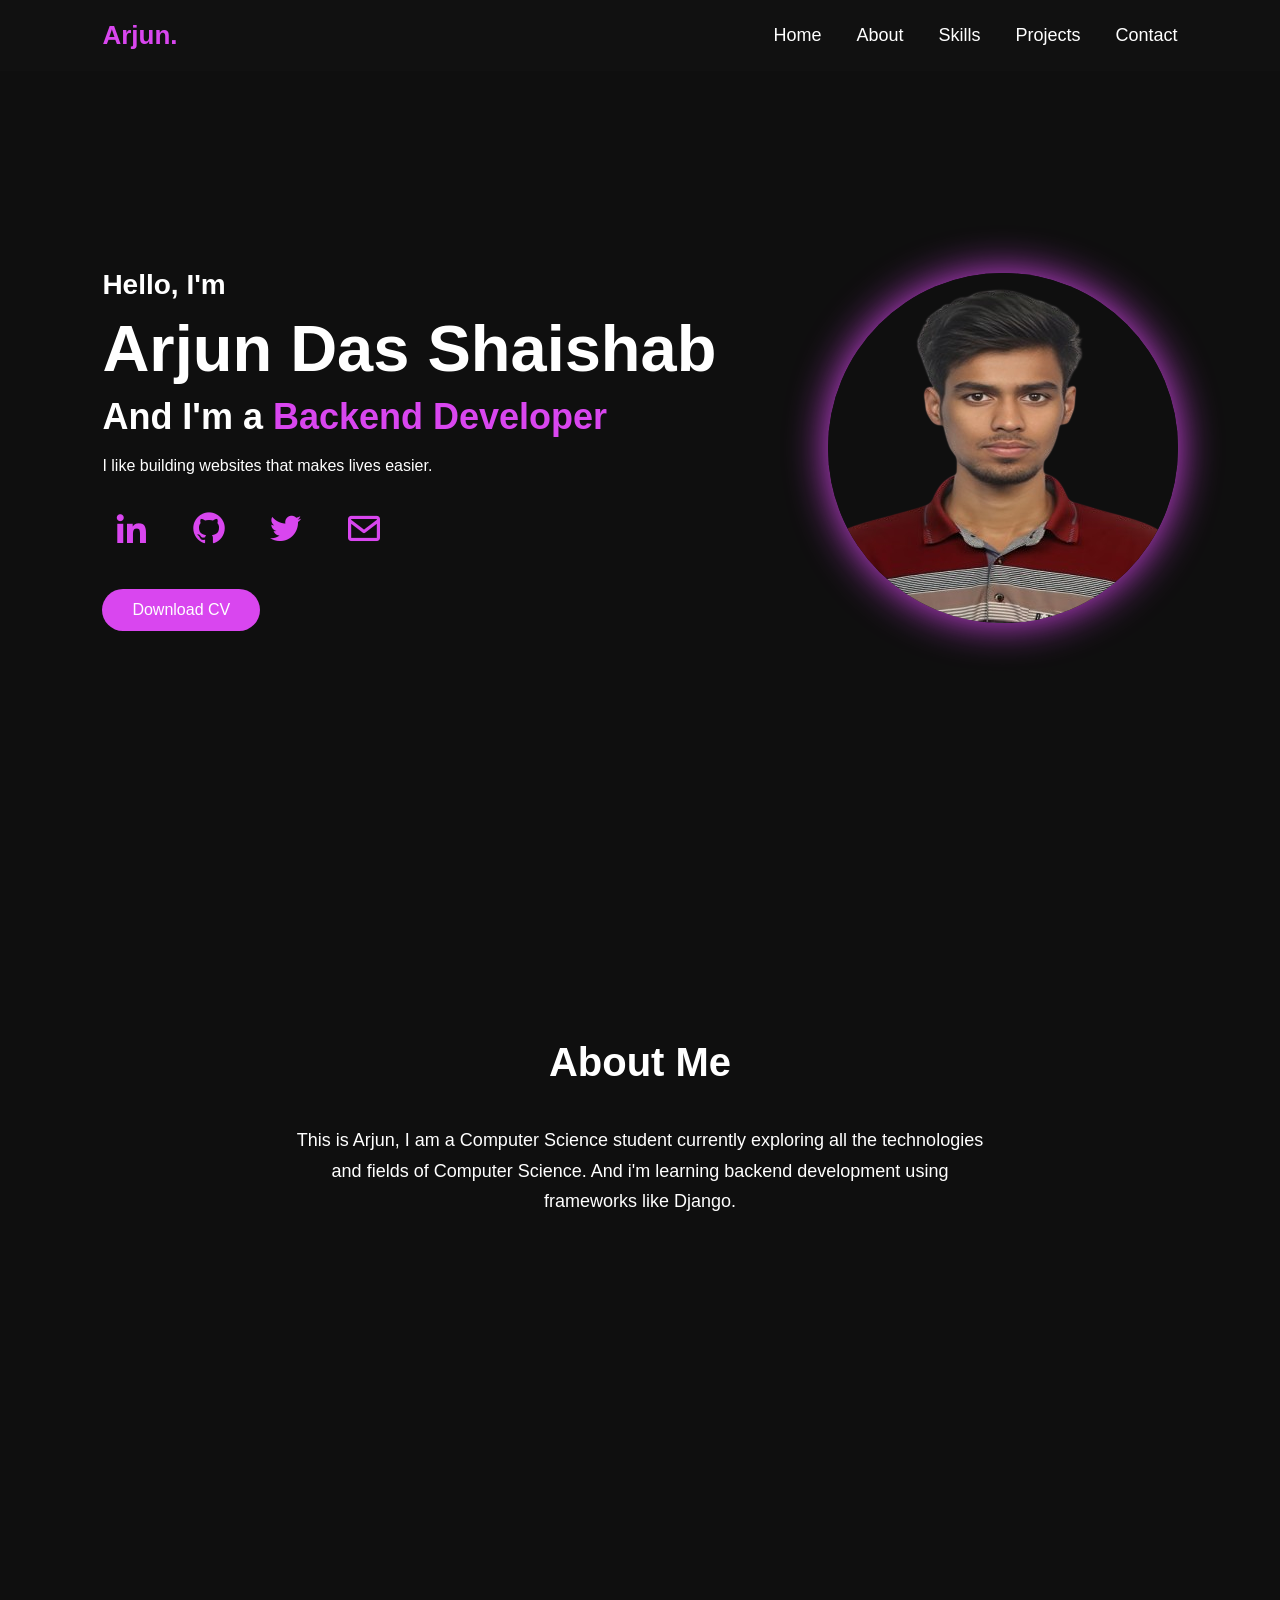
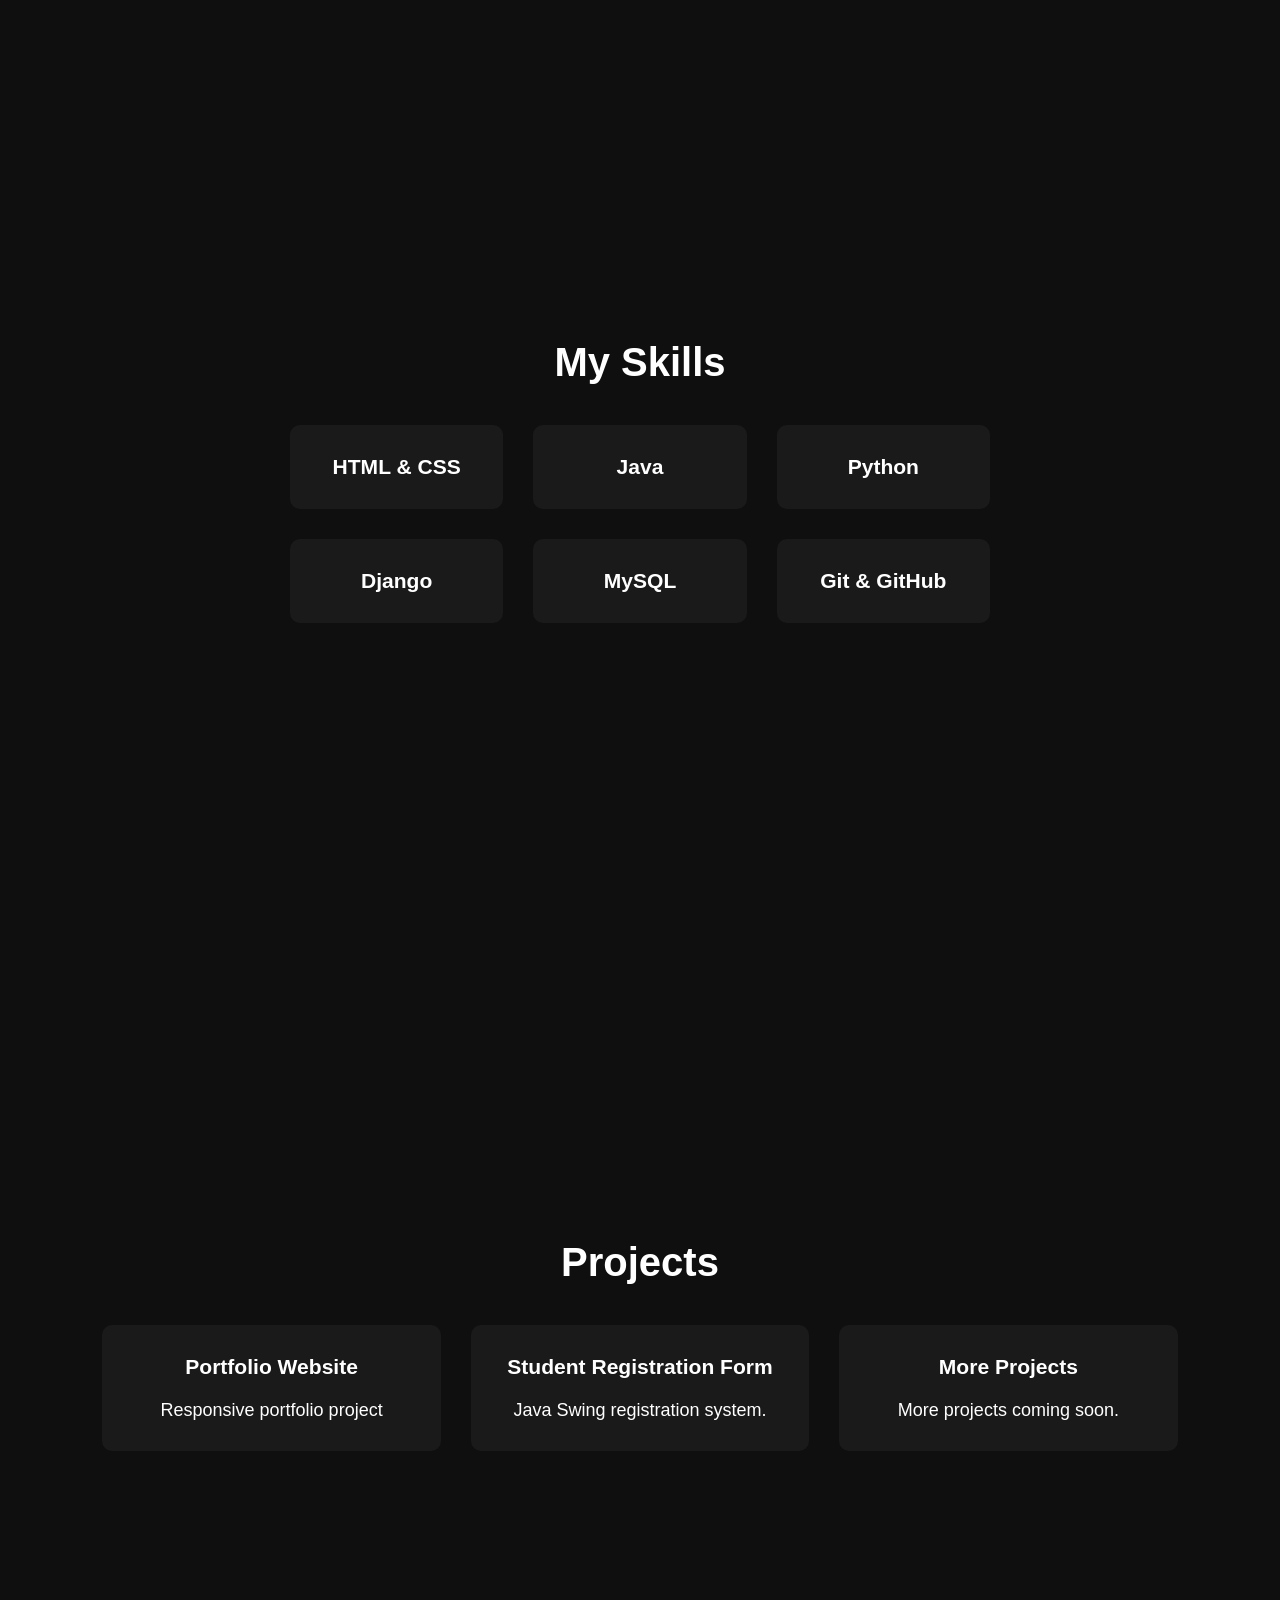
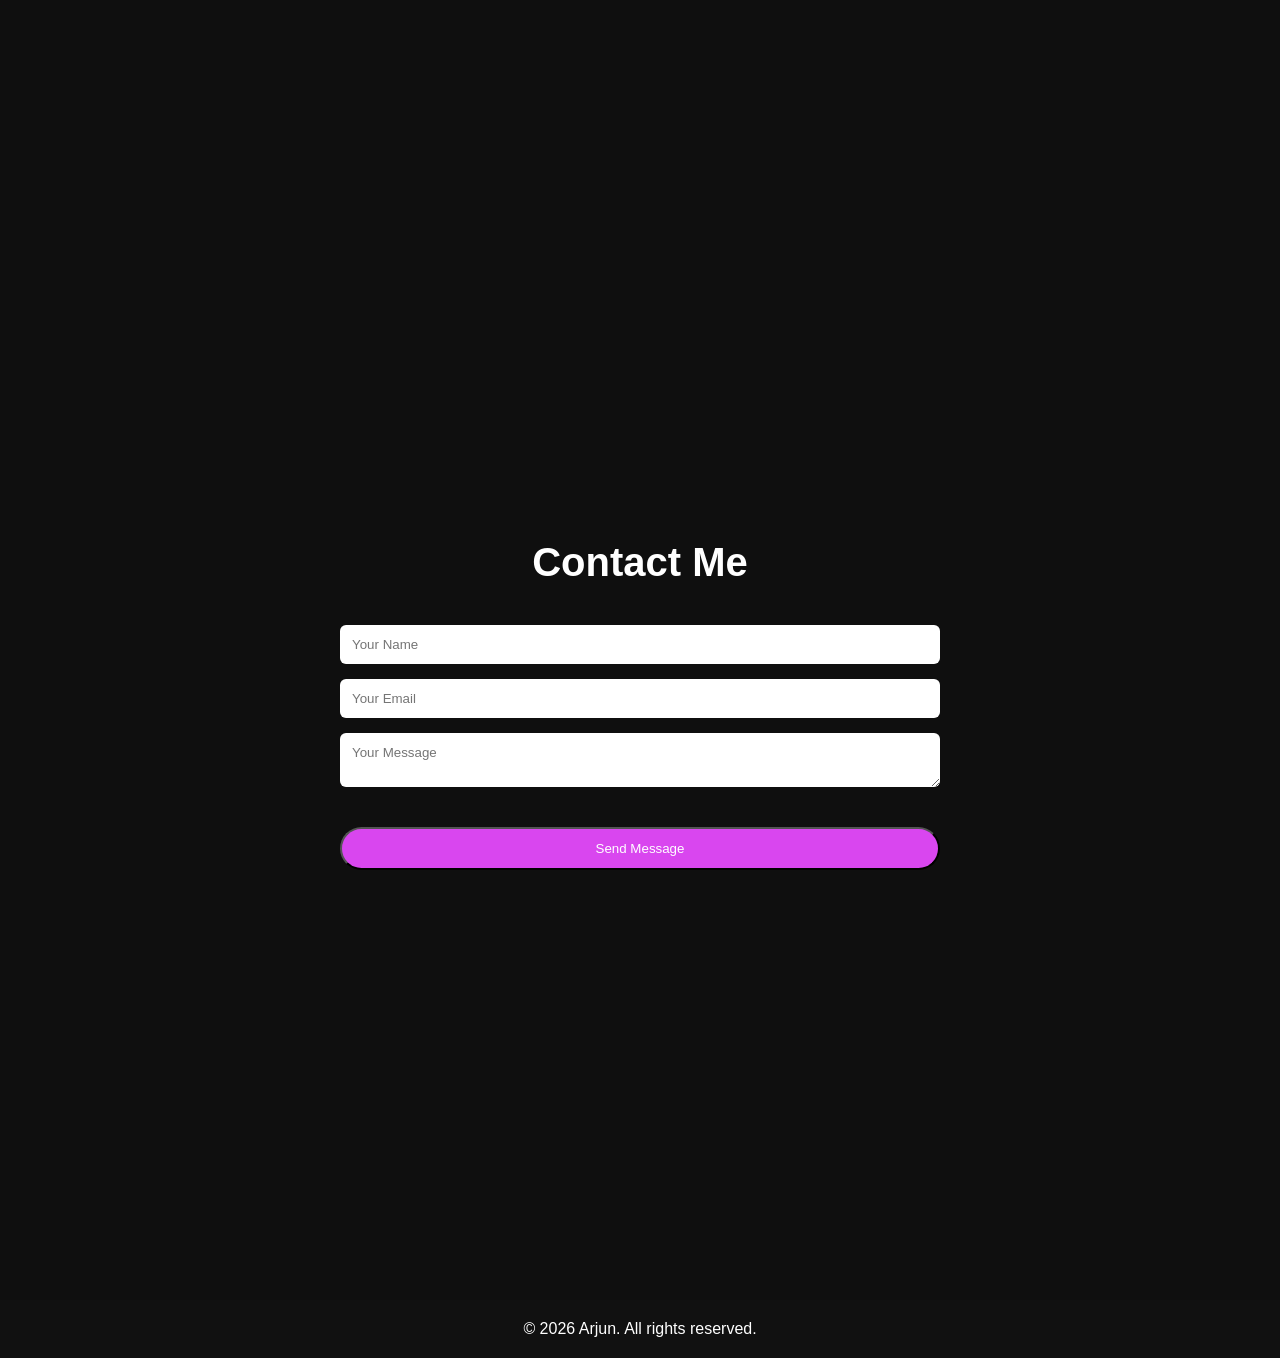
==== index.html @ 9e6f616d "update social  icons" ====
<!DOCTYPE html>
<html lang="en">

<head>
<meta charset="UTF-8">
<meta name="viewport" content="width=device-width, initial-scale=1.0">

<title>Arjun Portfolio</title>

<link rel="stylesheet" href="style.css">

<!-- ICON LIBRARY -->
<link rel="stylesheet" href="https://unpkg.com/boxicons@2.1.4/css/boxicons.min.css">

</head>


<body>

<header>

<nav class="navbar">

<h2 class="logo">Arjun.</h2>

<input type="checkbox" id="menu">
<label for="menu" class="menu-icon"><i class="fa-solid fa-bars"></i></label>

<ul class="nav-links">

<li><a href="#home">Home</a></li>
<li><a href="#about">About</a></li>
<li><a href="#skills">Skills</a></li>
<li><a href="#projects">Projects</a></li>
<li><a href="#contact">Contact</a></li>

</ul>

</nav>

</header>


<!-- HOME -->

<section id="home" class="home section">

<div class="home-text">

<h3>Hello, I'm</h3>

<h1>Arjun Das Shaishab</h1>

<h2>And I'm a <span>Backend Developer</span></h2>

<p>
I like building websites that makes lives easier.

</p>


<!-- SOCIAL ICONS -->

<div class="social">

<a href="https://www.linkedin.com/in/arjun-das-shaishab-467a4528b/" target="_blank"><i class="bx bxl-linkedin"></i></a>
<a href="https://github.com/Shaishab-1" target="_blank"><i class="bx bxl-github"></i></a>
<a href="https://x.com/adshaishab212" target="_blank"><i class="bx bxl-twitter"></i></a>
<a href="mailto:adshaishab212@gmail.com" target="_blank"><i class="bx bx-envelope"></i></a>

</div>

<a href="Arjun_Das_CV.pdf" download class="btn">Download CV</a>

</div>


<div class="home-image">

<img src="images/profile1.png">

</div>

</section>



<!-- ABOUT -->

<section id="about" class="section about">

<h2 class="title">About Me</h2>

<p class="about-text">

This is Arjun, I am a Computer Science student currently exploring all the technologies and fields of Computer Science.
And i'm learning backend development using frameworks like Django.  

</p>

</section>



<!-- SKILLS -->

<section id="skills" class="section">

<h2 class="title">My Skills</h2>

<div class="skills">


<div class="box">
<h3> HTML & CSS</h3>

</div>

<div class="box">
<h3>Java</h3>

</div>

<div class="box">
<h3>Python</h3>

</div>

<div class="box">
<h3>Django</h3>

</div>

<div class="box">
<h3>MySQL</h3>

</div>

<div class="box">
<h3>Git & GitHub</h3>

</div>



</div>

</section>



<!-- PROJECTS -->

<section id="projects" class="section">

<h2 class="title">Projects</h2>

<div class="projects">


<a href="https://github.com/Shaishab-1/portfolio-website" target="_blank" class="project-link">

<div class="box">
<h3>Portfolio Website</h3>
<br>
<p>Responsive portfolio project</p>
</div>

</a>

<a href="https://github.com/Shaishab-1/Student-Registration-Form-DBMS" target="_blank" class="project-link">
<div class="box">
<h3>Student Registration Form</h3>
<br>
<p>Java Swing registration system.</p>
</div>
</a>

<a href="https://github.com/Shaishab-1" target="_blank" class="project-link">
<div class="box">
<h3>More Projects</h3>
<br>
<p>More projects coming soon.</p>
</div>
</a>

</div>

</section>



<!-- CONTACT -->

<section id="contact" class="section">

<h2 class="title">Contact Me</h2>

<form class="contact" action="https://formspree.io/f/mgondwvj" method="POST">

<input type="text" name="name" placeholder="Your Name">
<input type="email" name="email" placeholder="Your Email">

<textarea name="message" placeholder="Your Message"></textarea>

<button class="btn">Send Message</button>

</form>



</section>



<footer>

<p>© 2026 Arjun. All rights reserved.</p>

</footer>

</body>
</html>
---- style.css ----
*{
margin:0;
padding:0;
box-sizing:border-box;
font-family:Arial;
scroll-behavior:smooth;
}

body{
background:#0f0f0f;
color:white;
}

/* NAVBAR */

.navbar{
display:flex;
justify-content:space-between;
align-items:center;
padding:20px 8%;
background:#111;
position:fixed;
width:100%;
top:0;
z-index:1000;
}

.logo{
font-size:26px;
color:#d946ef;
}

.nav-links{
display:flex;
list-style:none;
gap:35px;
}

.nav-links a{
text-decoration:none;
color:white;
font-size:18px;
}

.nav-links a:hover{
color:#d946ef;
}

/* MOBILE MENU */

#menu{
display:none;
}

.menu-icon{
display:none;
font-size:26px;
cursor:pointer;
}

/* SECTIONS */

.section{
min-height:100vh;
padding:140px 8%;
}

/* HOME */

.home{
display:flex;
align-items:center;
justify-content:space-between;
flex-wrap:wrap;
}

.home-text h3{
font-size:28px;
}

.home-text h1{
font-size:65px;
margin:10px 0;
}

.home-text h2{
font-size:36px;
}

.home-text span{
color:#d946ef;
}

.home-text p{
margin-top:15px;
max-width:500px;
line-height:1.6;
}

/* SOCIAL ICONS */

/* .social{
margin-top:20px;
}

.social a{
color:#d946ef;
font-size:22px;
margin-right:15px;
border:2px solid #d946ef;
padding:10px;
border-radius:50%;
display:inline-block;
}

.social a:hover{
background:#d946ef;
color:white;
} */

.social a {
  font-size: 38px;
  margin-right: 15px;
  margin-top:20px;
  text-decoration: none;
  padding:10px;
  display:inline-block;
}

/* Brand colors */
.social a .bxl-linkedin {
  color: #d946ef;
}

.social a .bxl-github {
  color: #d946ef;
}

.social a .bxl-twitter {
  color: #d946ef;
}
.social a .bx-envelope {
  color: #d946ef;
}

/* Hover effect (optional) */
.social a:hover i {
  transform: scale(1.2);
  transition: 0.3s;
}

/* BUTTON */

.btn{
display:inline-block;
margin-top:25px;
padding:12px 30px;
background:#d946ef;
border-radius:30px;
text-decoration:none;
color:white;
transition:0.3s;
}
.btn:hover{
background:#b432c0;
transform:scale(1.08);
box-shadow:0 0 15px #d946ef;
}

/* IMAGE */

.home-image img{
width:350px;
border-radius:50%;
box-shadow:0 0 40px #d946ef;
}

/* TITLES */

.title{
text-align:center;
font-size:40px;
margin-bottom:40px;
}

/* ABOUT */

.about-text{
max-width:700px;
margin:auto;
text-align:center;
line-height:1.7;
font-size:18px;
}

/* SKILLS */

.skills{
display:grid;
grid-template-columns:repeat(3,1fr);
gap:30px;
max-width:700px;
margin:auto;
}

.box{
background:#1a1a1a;
padding:30px;
border-radius:10px;
text-align:center;
font-size:18px;
transition:0.3s;
}

.box:hover{
transform:scale(1.05);
box-shadow:0 0 15px #d946ef;
}

/* PROJECTS */

.projects{
display:grid;
grid-template-columns:repeat(auto-fit,minmax(250px,1fr));
gap:30px;
}

.project-link{
text-decoration:none;
color:white;
display:block;
transition:0.3s;
}

.project-link:hover .box{
transform:scale(1.07);
box-shadow:0 0 20px #d946ef;
}

/* CONTACT */

.contact{
max-width:600px;
margin:auto;
display:flex;
flex-direction:column;
gap:15px;
}

.contact input,
.contact textarea{
padding:12px;
border:none;
border-radius:6px;
}


/* FOOTER */

footer{
text-align:center;
padding:20px;
background:#111;
}

/* MOBILE */

@media (max-width:768px){

.menu-icon{
display:block;
}

.nav-links{
position:absolute;
top:70px;
right:-100%;
background:#111;
flex-direction:column;
width:200px;
padding:20px;
transition:0.3s;
}

#menu:checked ~ .nav-links{
right:0;
}

.home{
flex-direction:column;
text-align:center;
}

.home-text h1{
font-size:45px;
}

.home-text h2{
font-size:26px;
}

.home-image img{
margin-top:40px;
width:250px;
}


.skills{
grid-template-columns:1fr;
}


}
html {
  scroll-behavior: smooth;
}
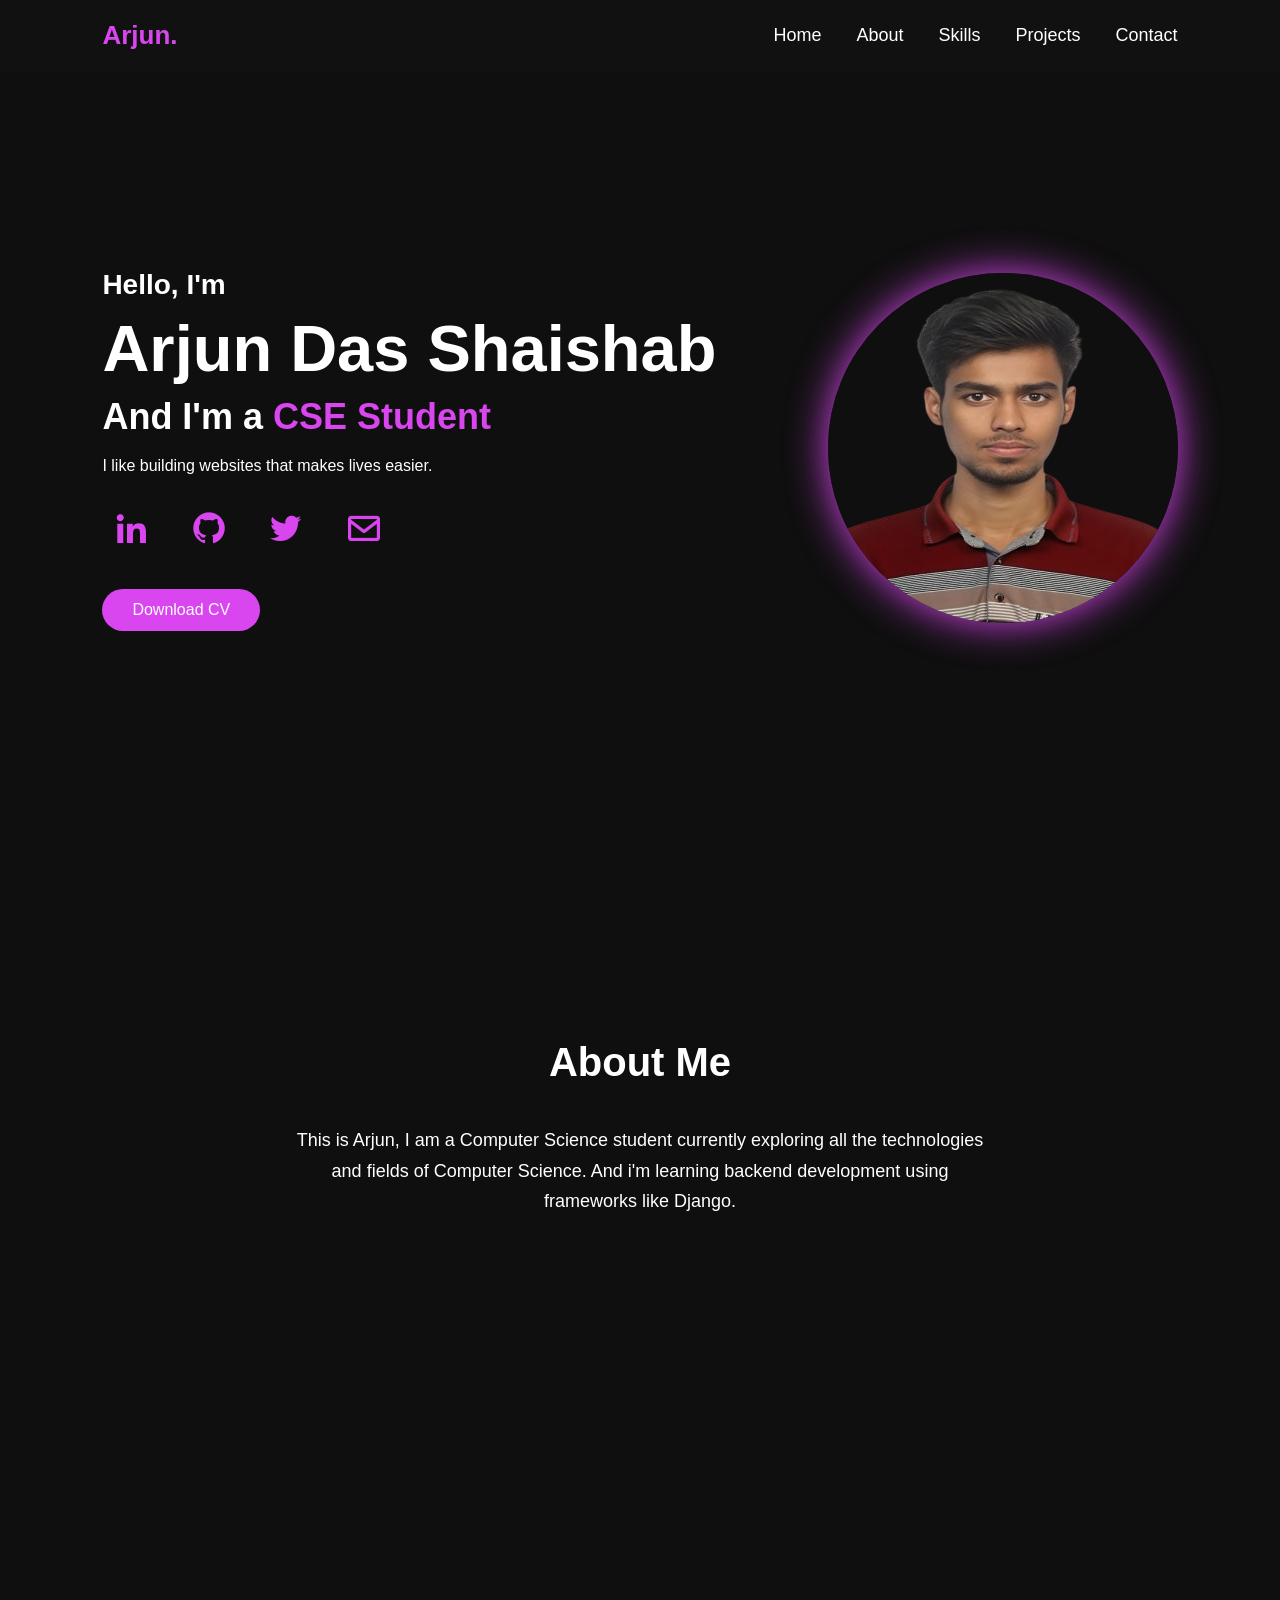
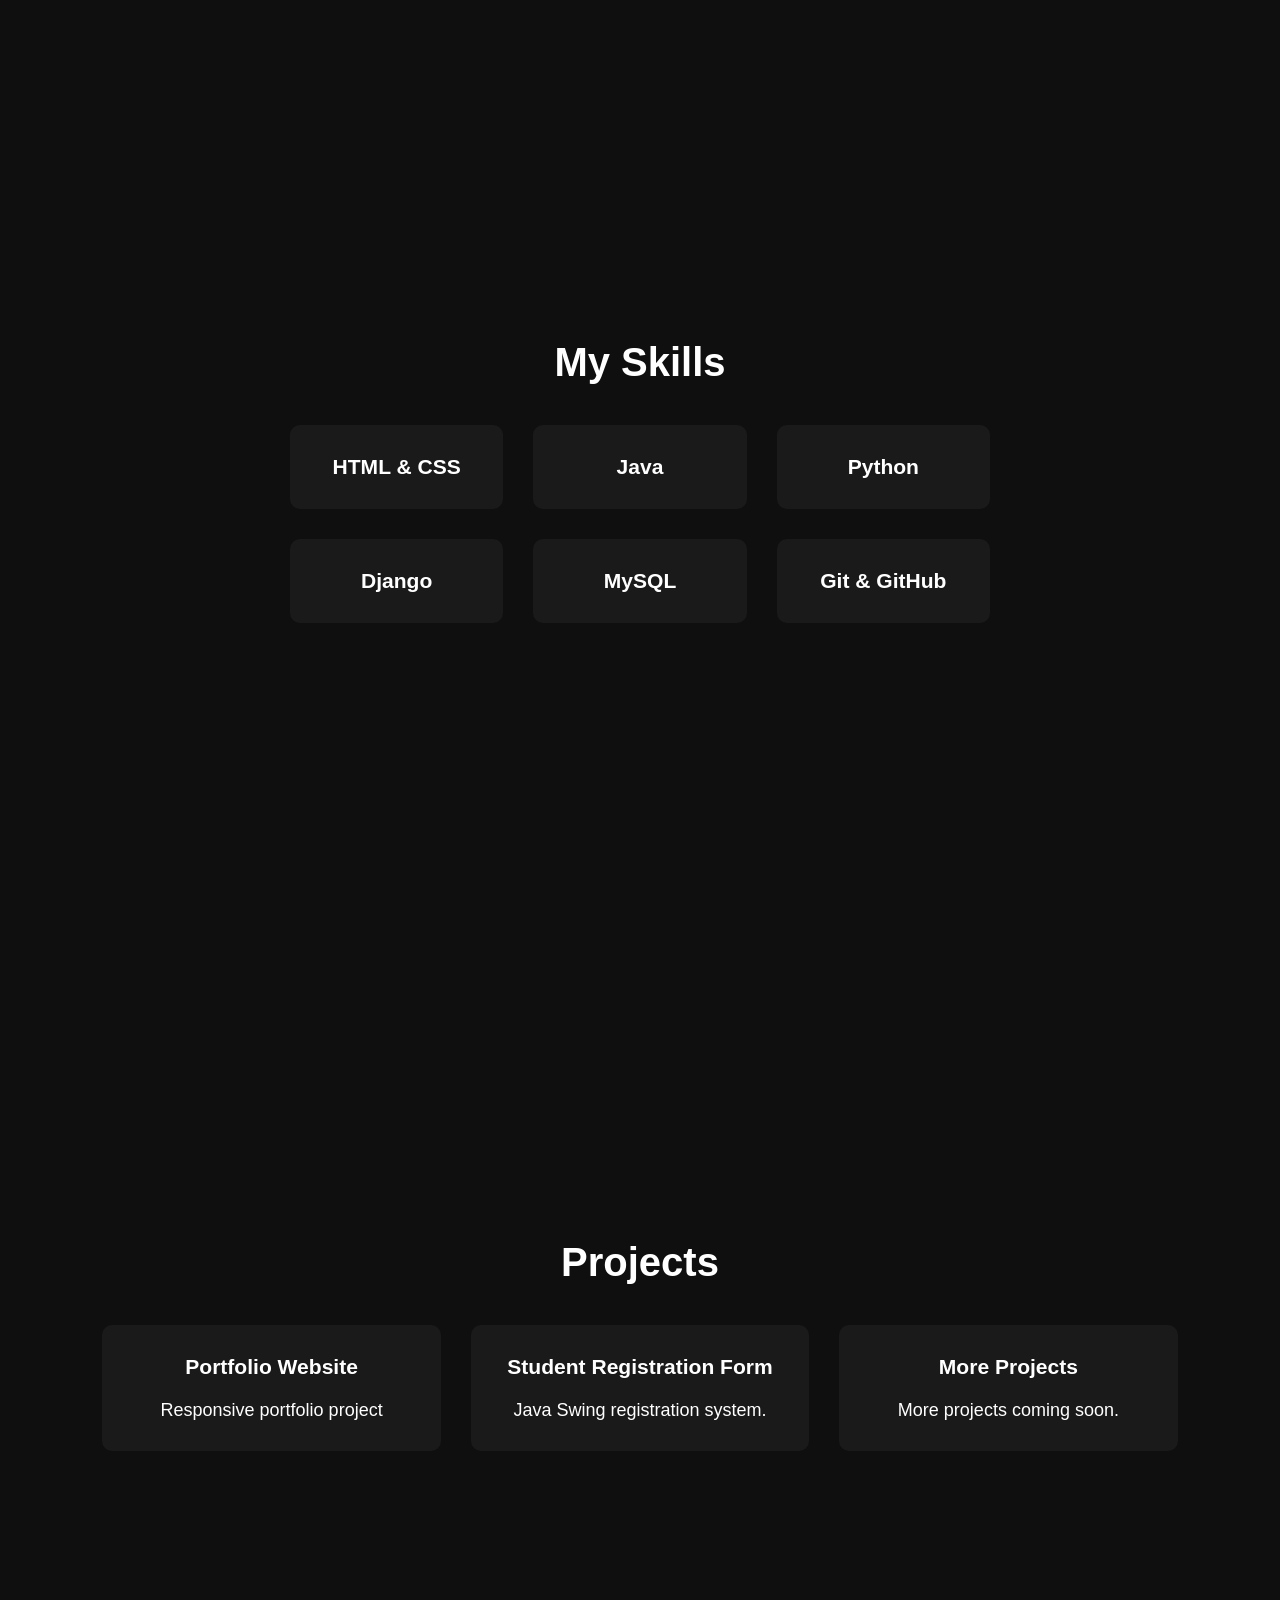
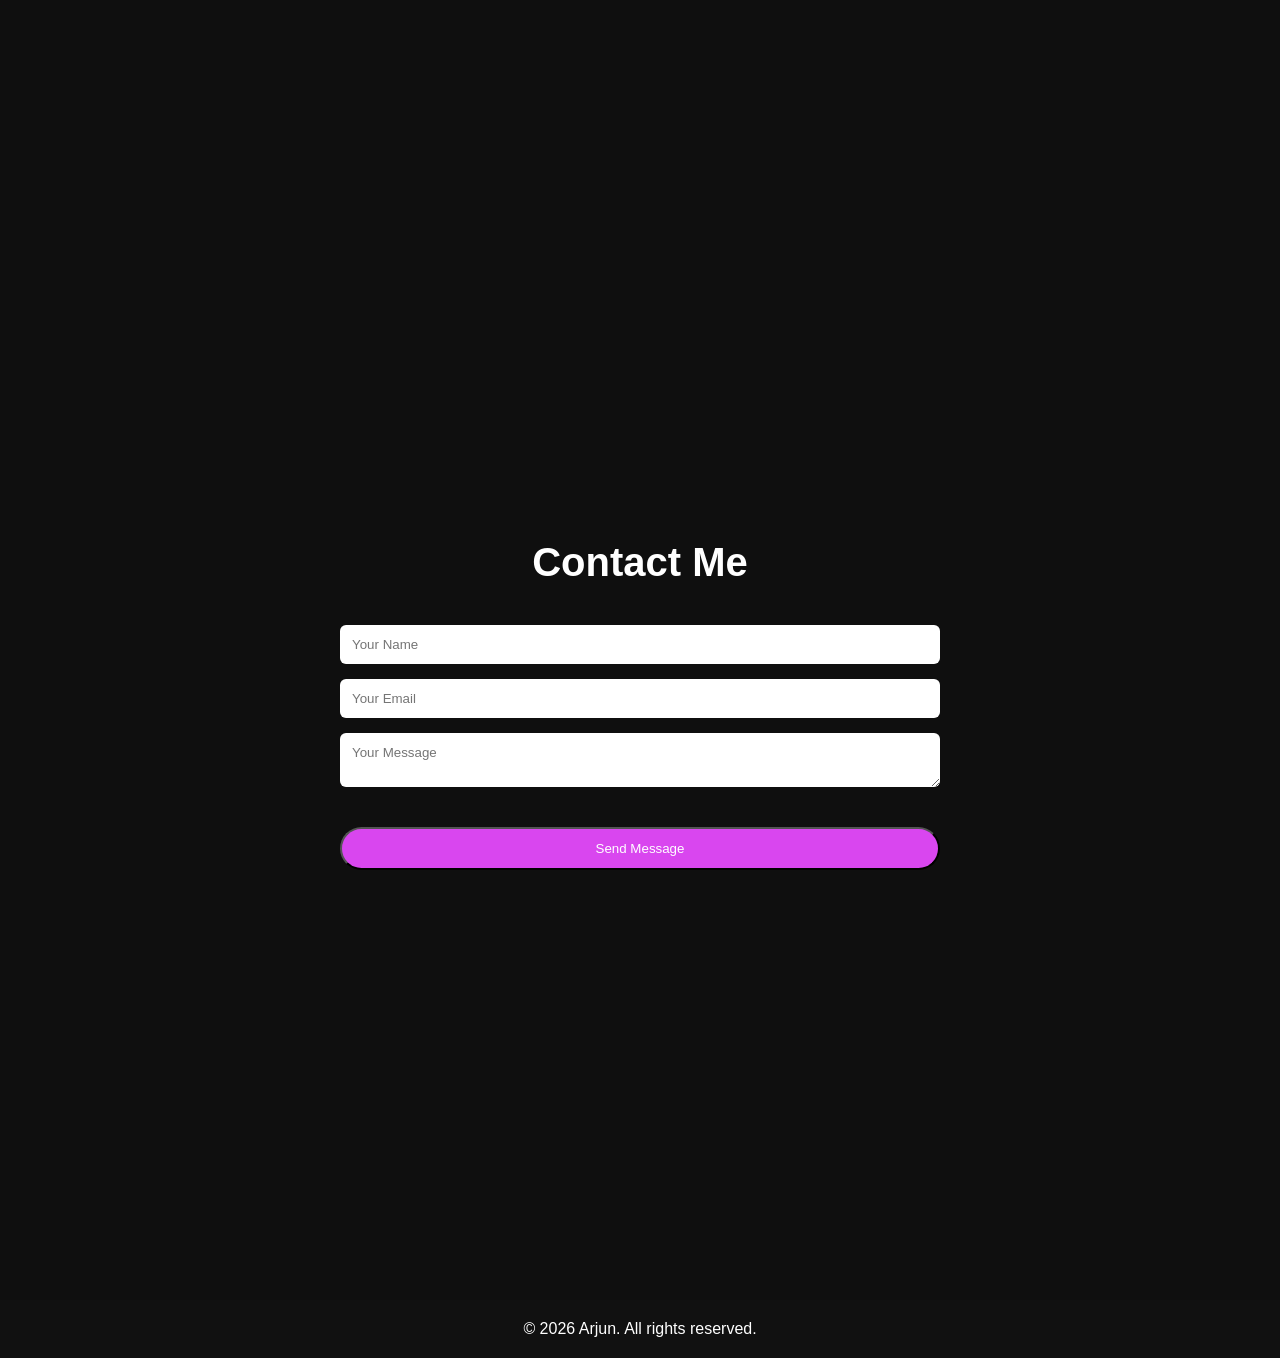
==== commit cb1e5b6a: "CSE Student" ====
--- a/index.html
+++ b/index.html
@@ -11,6 +11,8 @@
 
 <!-- ICON LIBRARY -->
 <link rel="stylesheet" href="https://unpkg.com/boxicons@2.1.4/css/boxicons.min.css">
+<link rel="stylesheet"
+href="https://cdnjs.cloudflare.com/ajax/libs/font-awesome/6.5.0/css/all.min.css">
 
 </head>
 
@@ -51,7 +53,7 @@
 
 <h1>Arjun Das Shaishab</h1>
 
-<h2>And I'm a <span>Backend Developer</span></h2>
+<h2>And I'm a <span>CSE Student</span></h2>
 
 <p>
 I like building websites that makes lives easier.
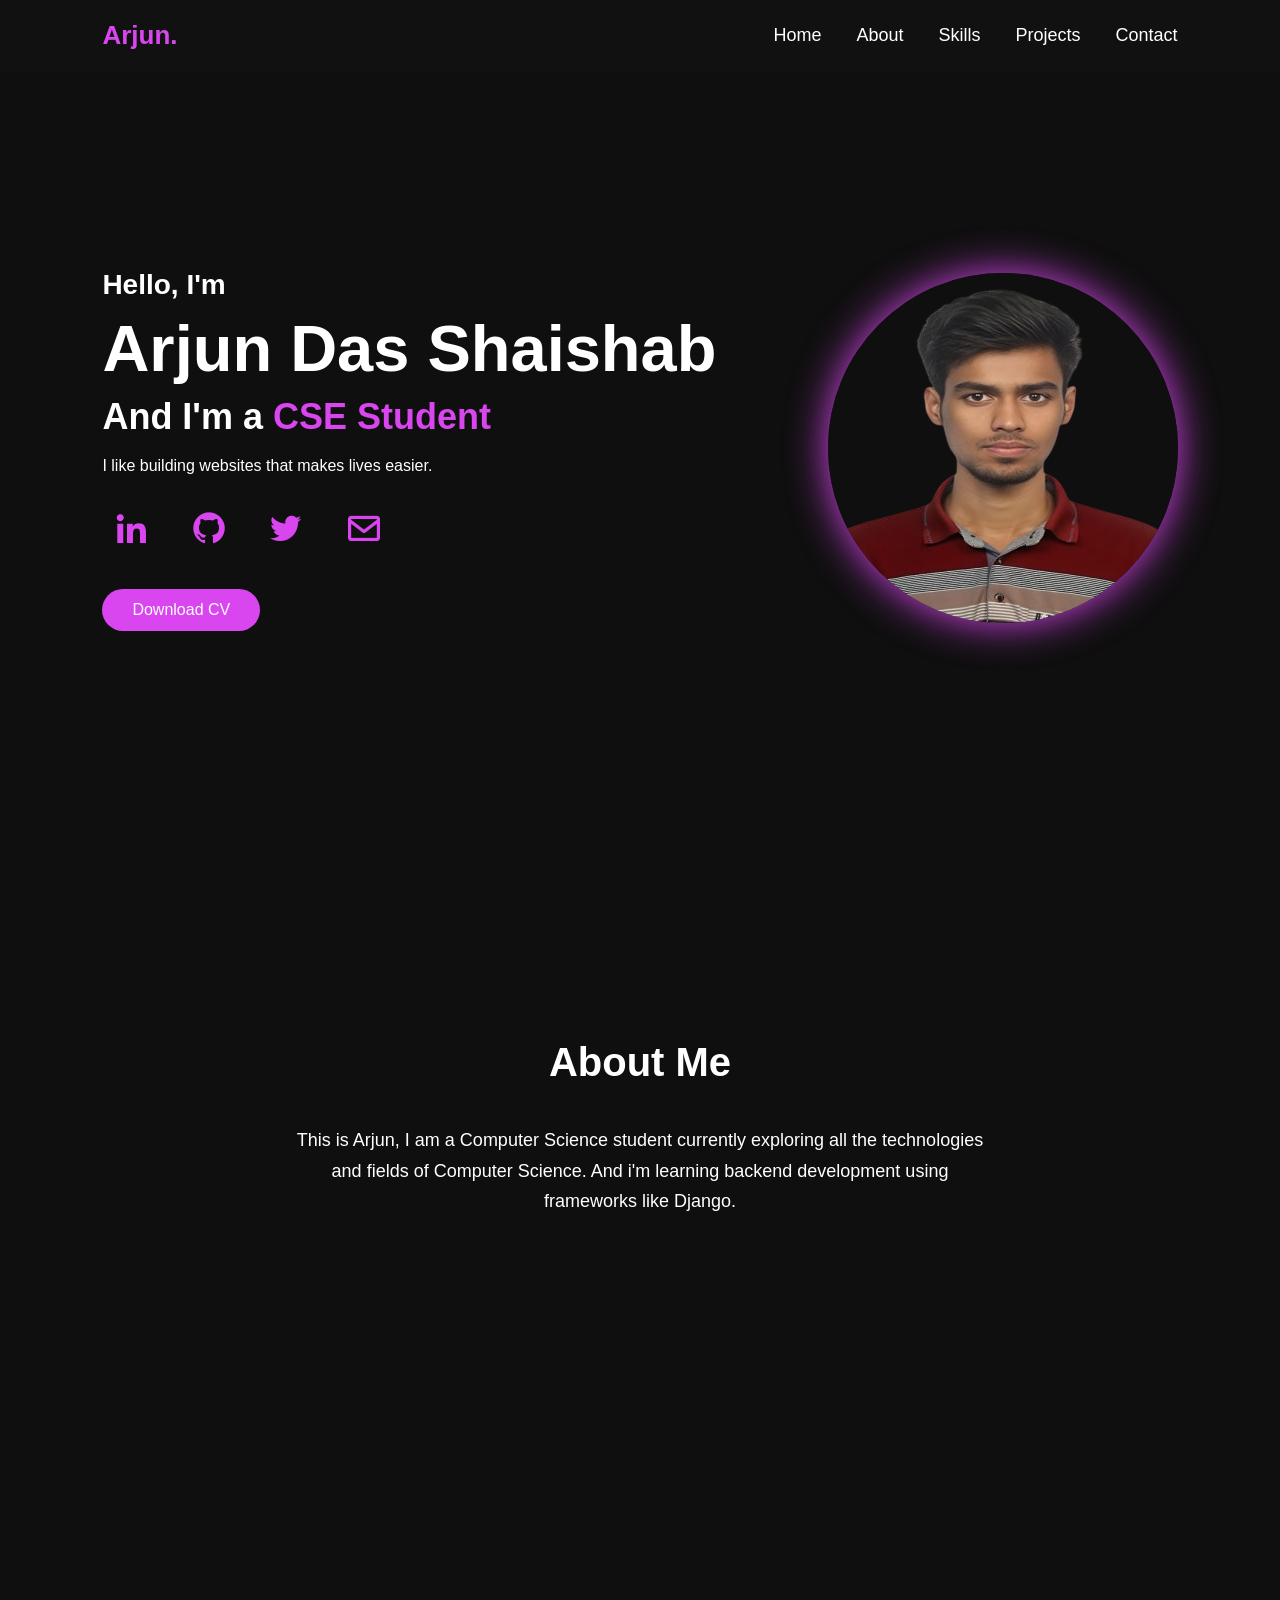
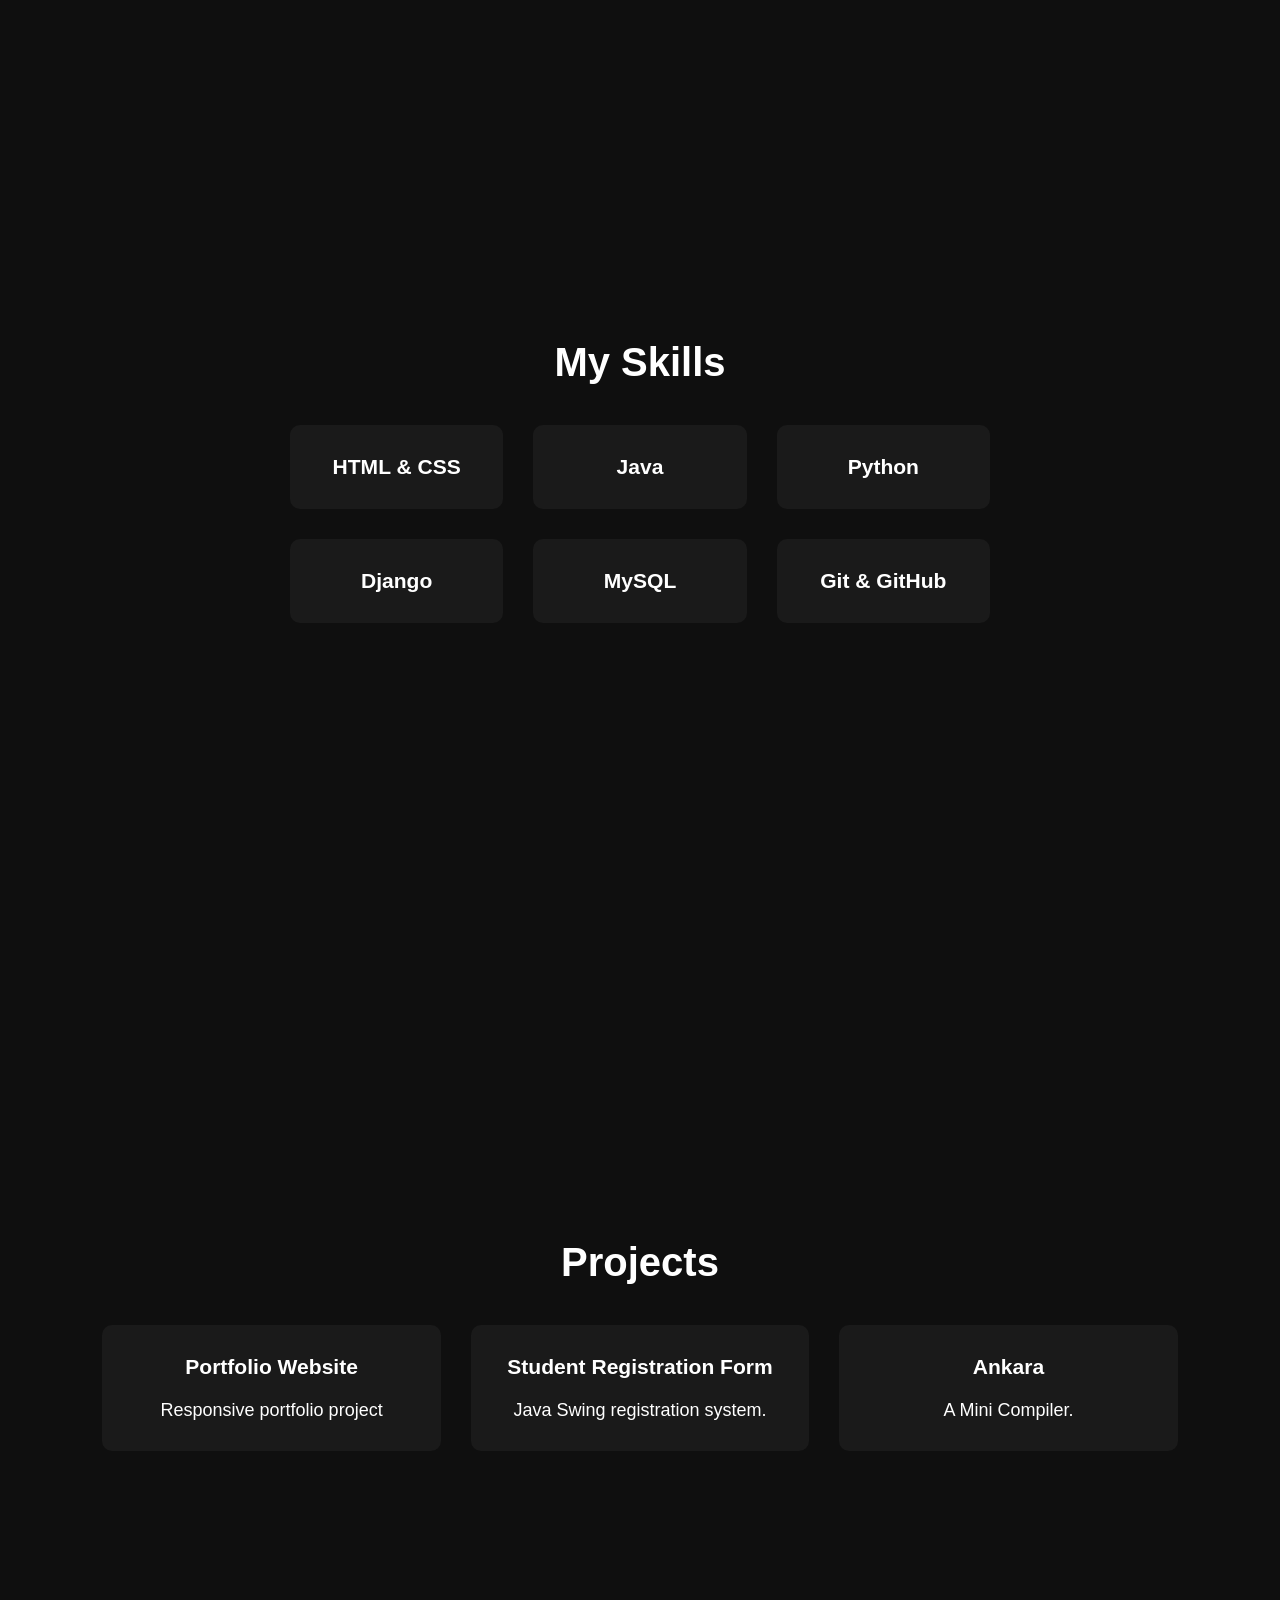
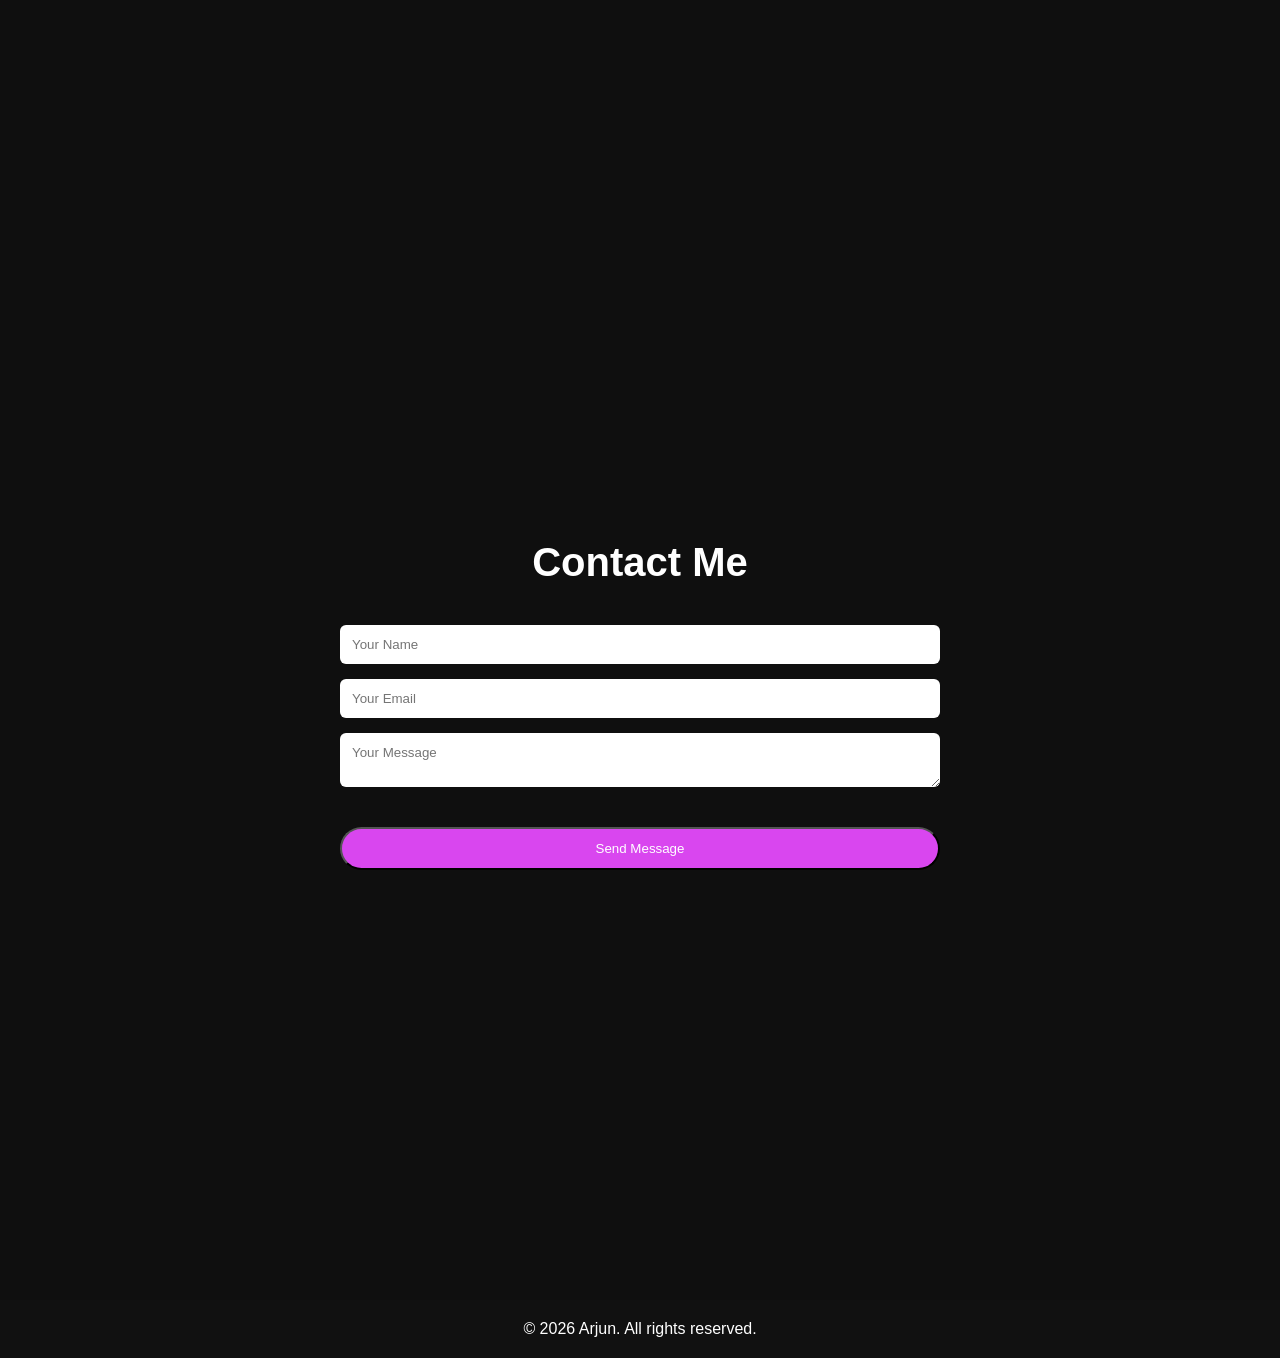
==== commit dd2c4d47: "add project Ankara" ====
--- a/index.html
+++ b/index.html
@@ -5,7 +5,10 @@
 <meta charset="UTF-8">
 <meta name="viewport" content="width=device-width, initial-scale=1.0">
 
-<title>Arjun Portfolio</title>
+<title>Arjun Das Shaishab | Portfolio</title>
+
+<meta name="description" content="Official portfolio of Arjun Das Shaishab, a Computer Science and Engineering (CSE) student based in Sylhet, Bangladesh. View my skills, Java and Django projects.">
+<meta name="keywords" content="Arjun Das Shaishab, Arjun Das, CSE student, Metropolitan University, Sylhet, Django developer, Java">
 
 <link rel="stylesheet" href="style.css">
 
@@ -72,7 +75,7 @@
 
 </div>
 
-<a href="Arjun_Das_CV.pdf" download class="btn">Download CV</a>
+<a href="CV.pdf" download class="btn">Download CV</a>
 
 </div>
 
@@ -178,11 +181,11 @@
 </div>
 </a>
 
-<a href="https://github.com/Shaishab-1" target="_blank" class="project-link">
-<div class="box">
-<h3>More Projects</h3>
+<a href="https://github.com/Shaishab-1/Ankara" target="_blank" class="project-link">
+<div class="box">
+<h3>Ankara</h3>
 <br>
-<p>More projects coming soon.</p>
+<p>A Mini Compiler.</p>
 </div>
 </a>
 
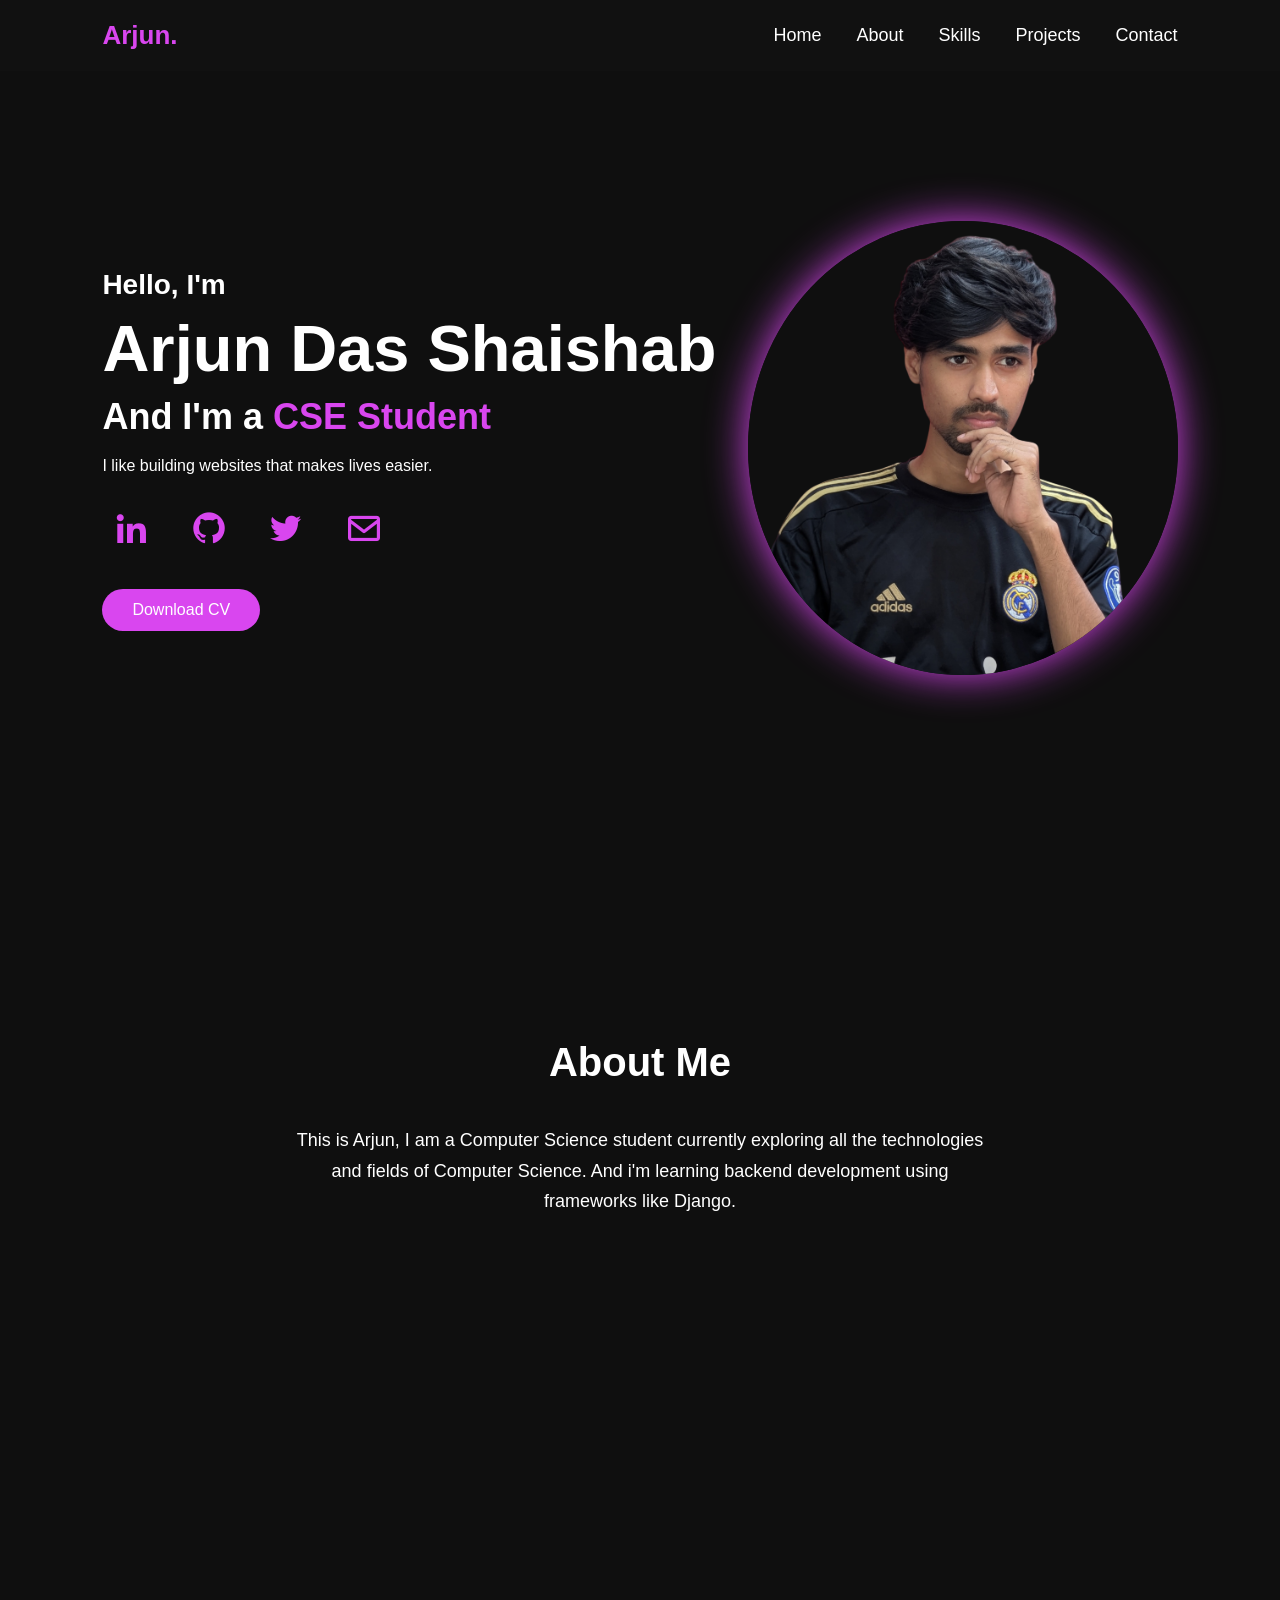
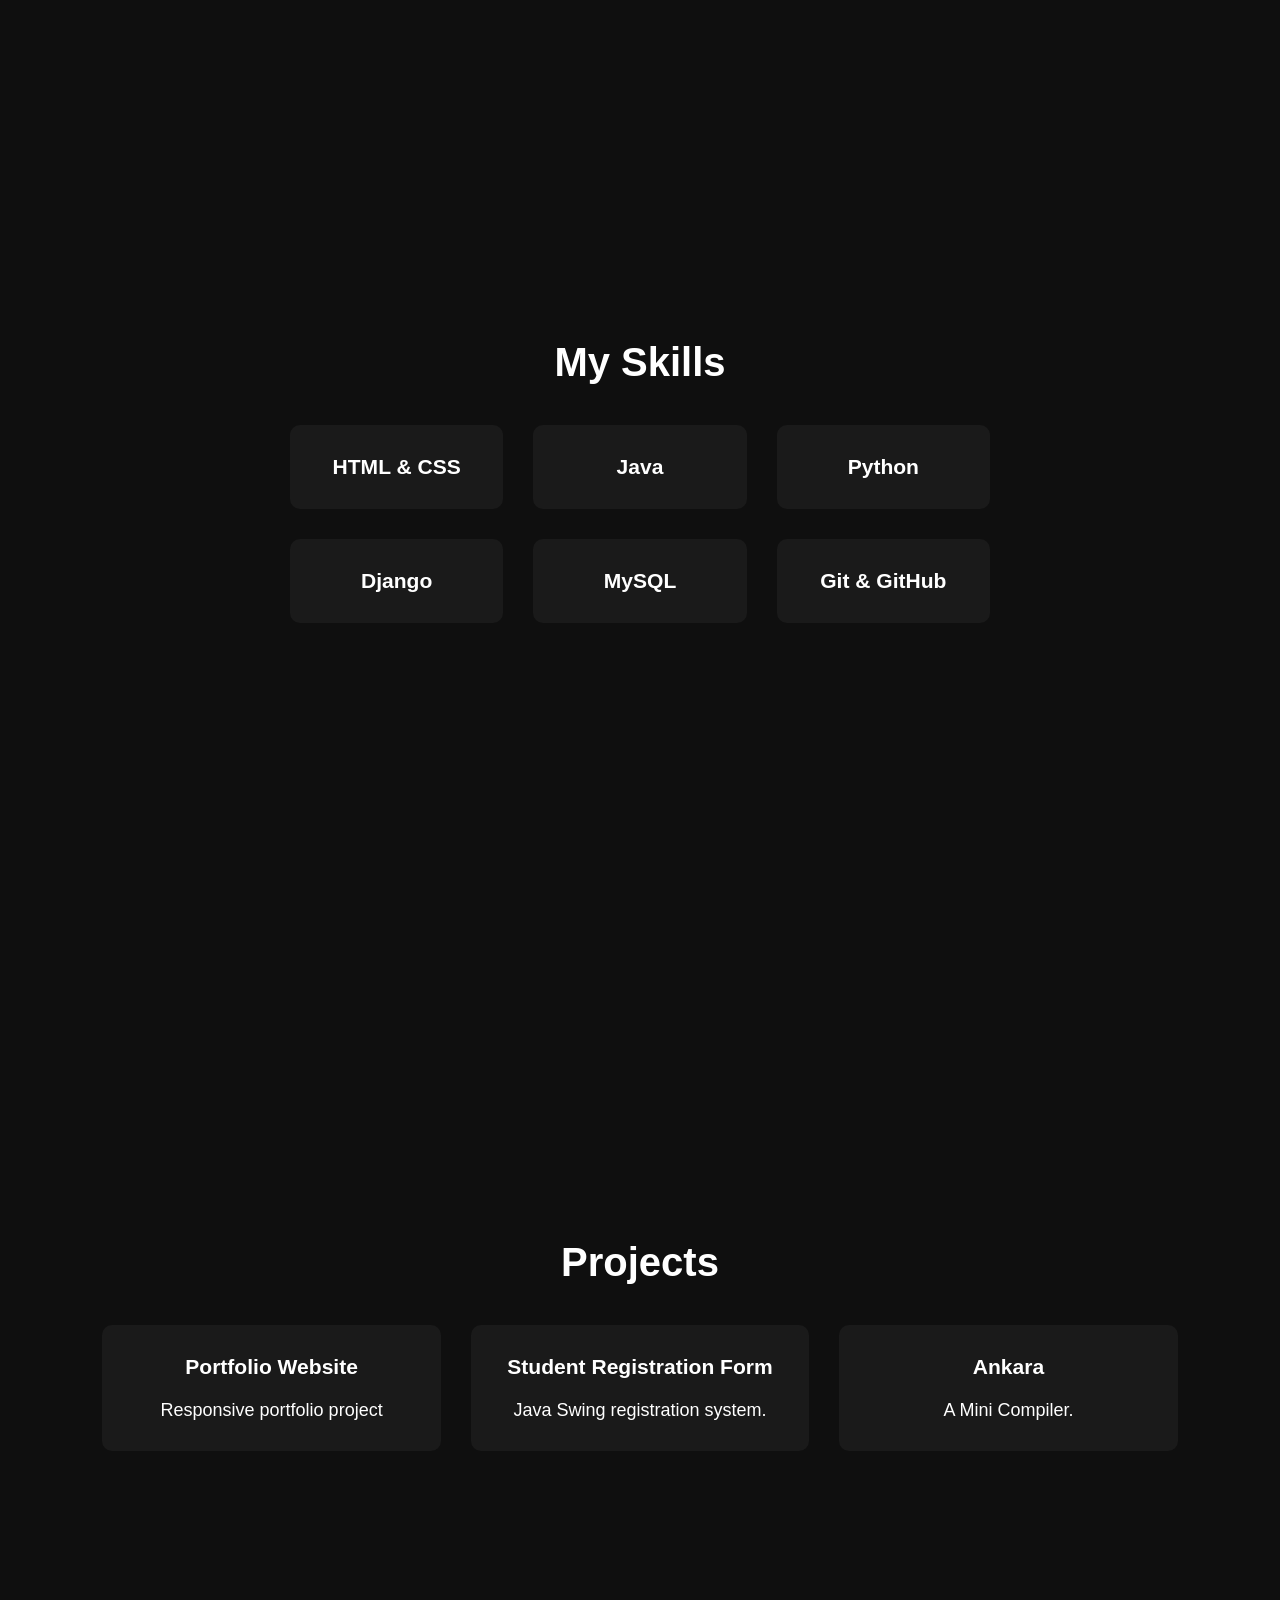
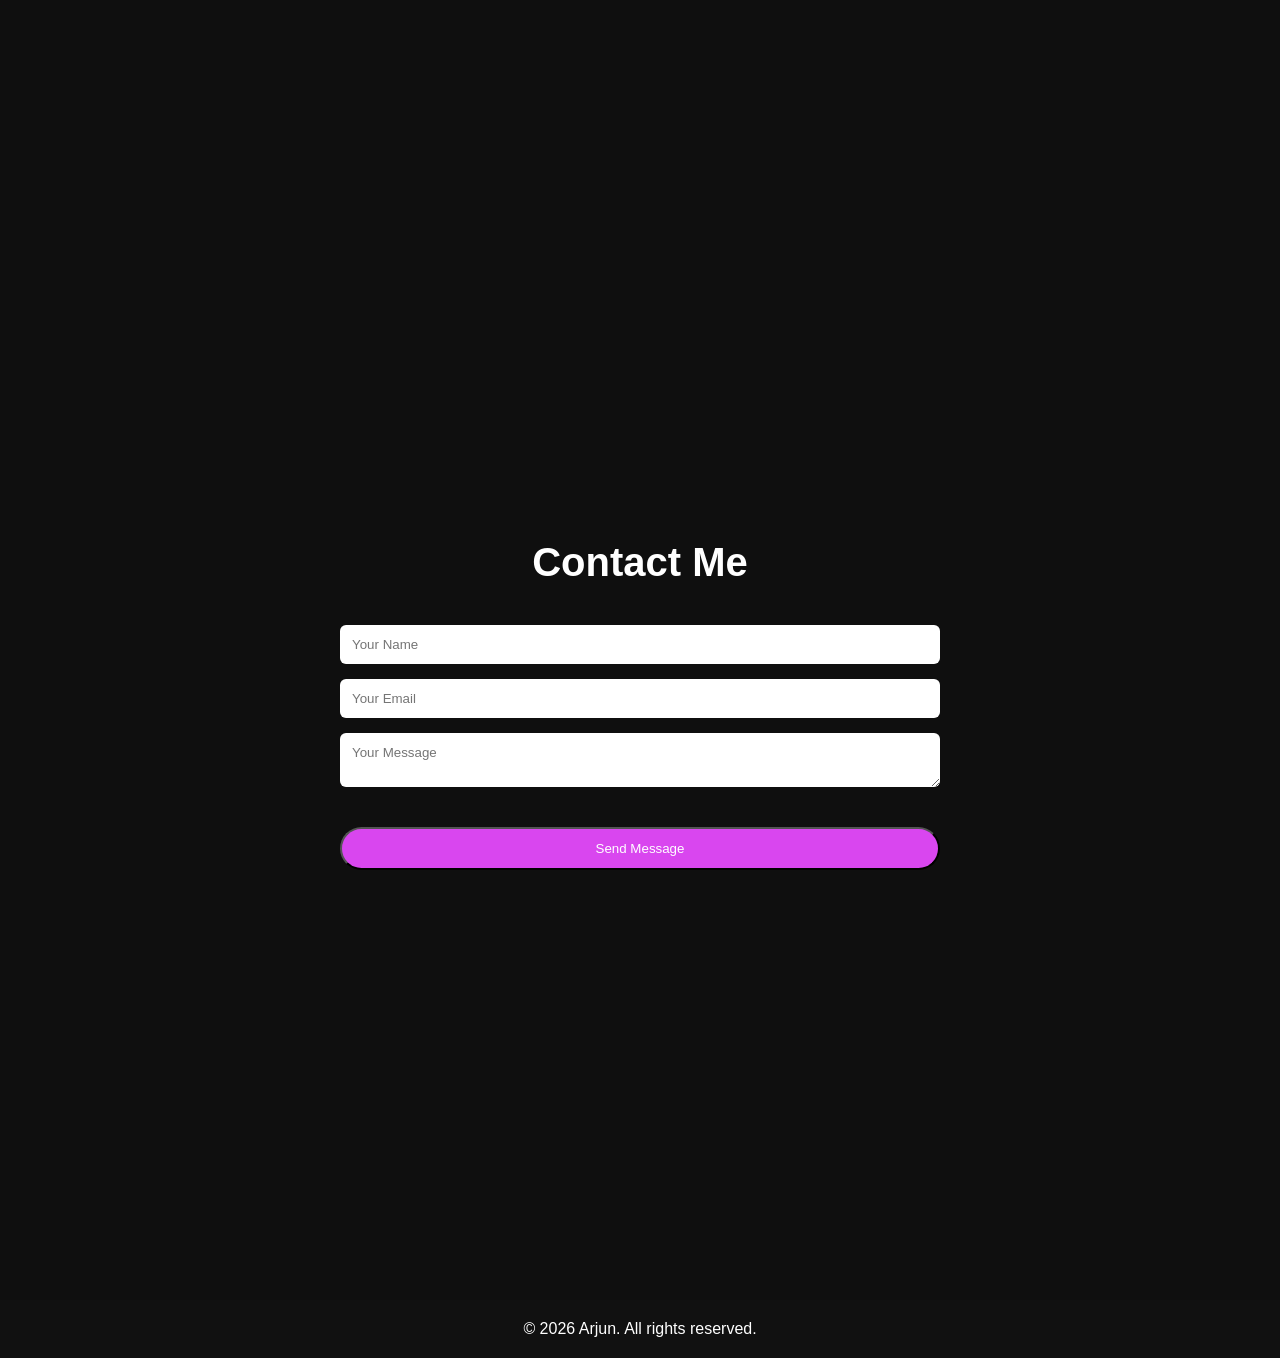
==== commit 34772d33: "pic21 version" ====
--- a/index.html
+++ b/index.html
@@ -82,7 +82,7 @@
 
 <div class="home-image">
 
-<img src="images/profile1.png">
+<img src="images/pic21.png">
 
 </div>
 
--- a/style.css
+++ b/style.css
@@ -170,7 +170,7 @@
 /* IMAGE */
 
 .home-image img{
-width:350px;
+width:430px;
 border-radius:50%;
 box-shadow:0 0 40px #d946ef;
 }
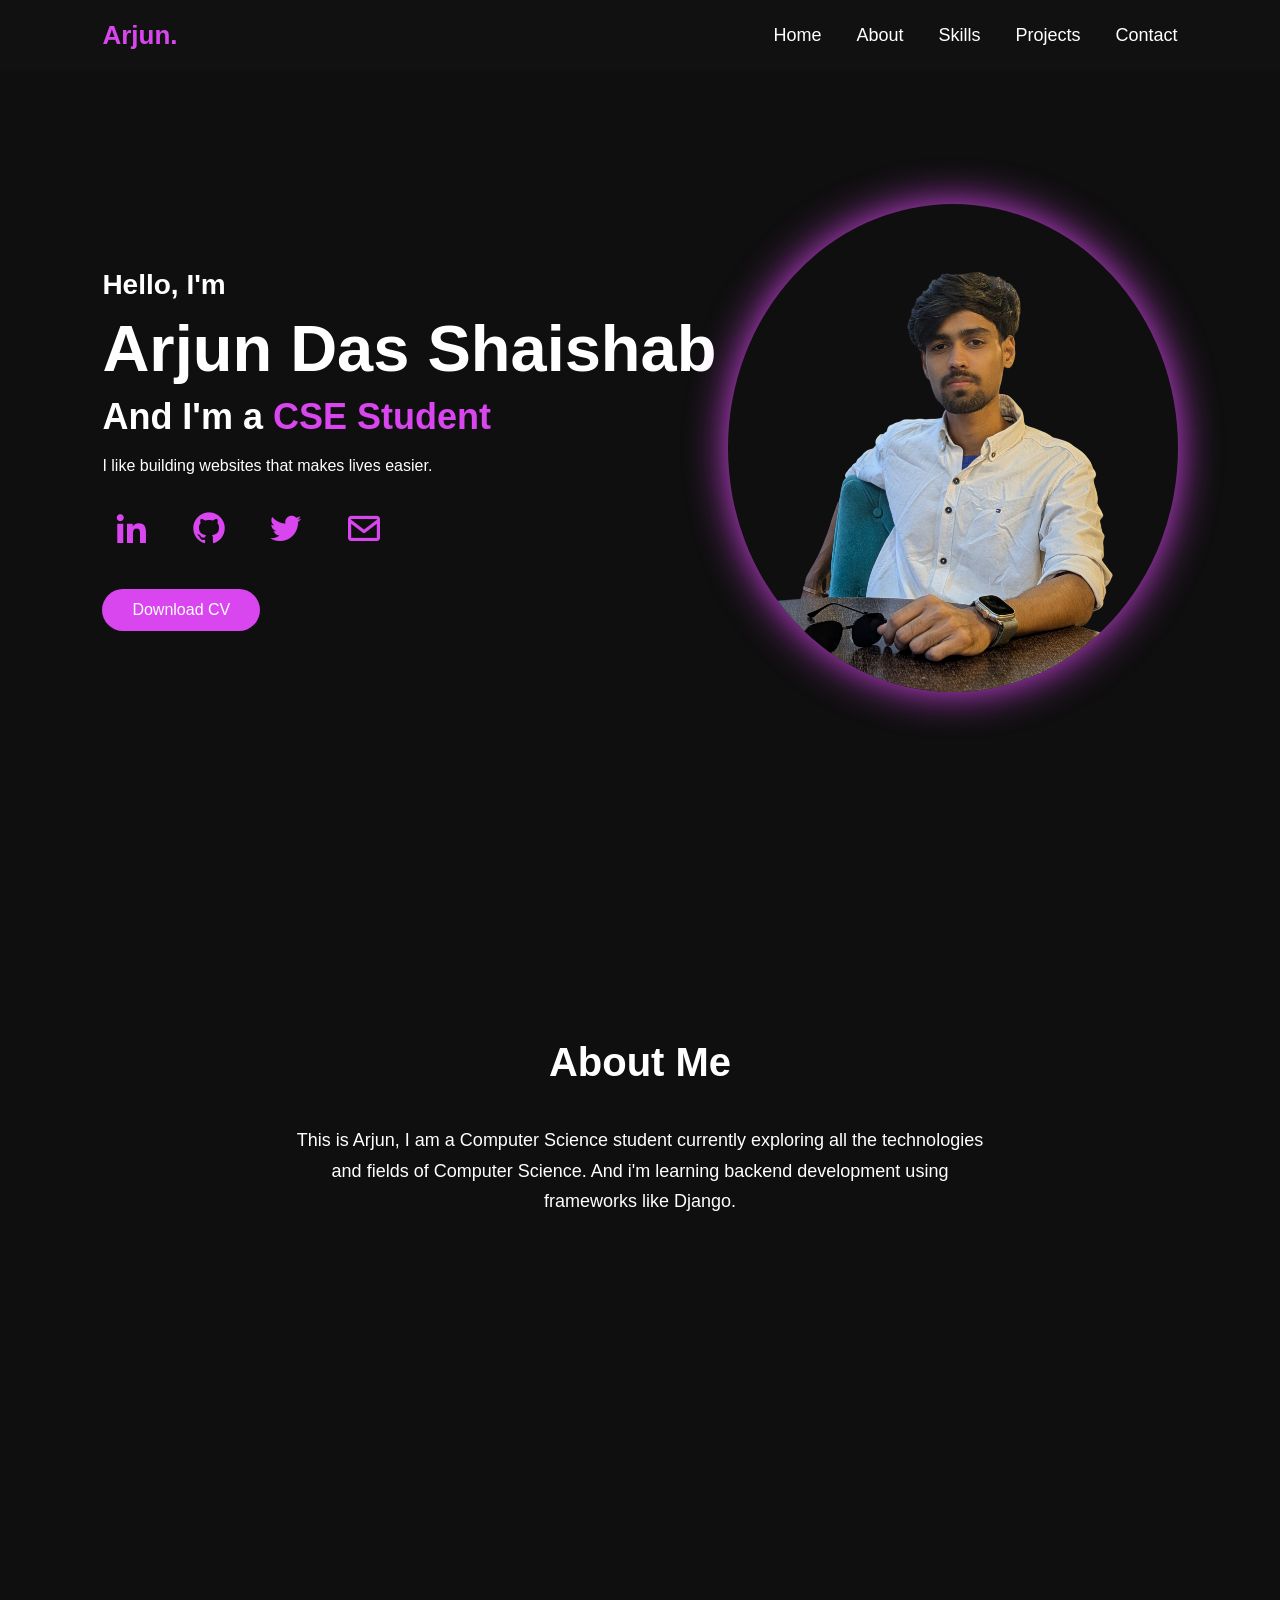
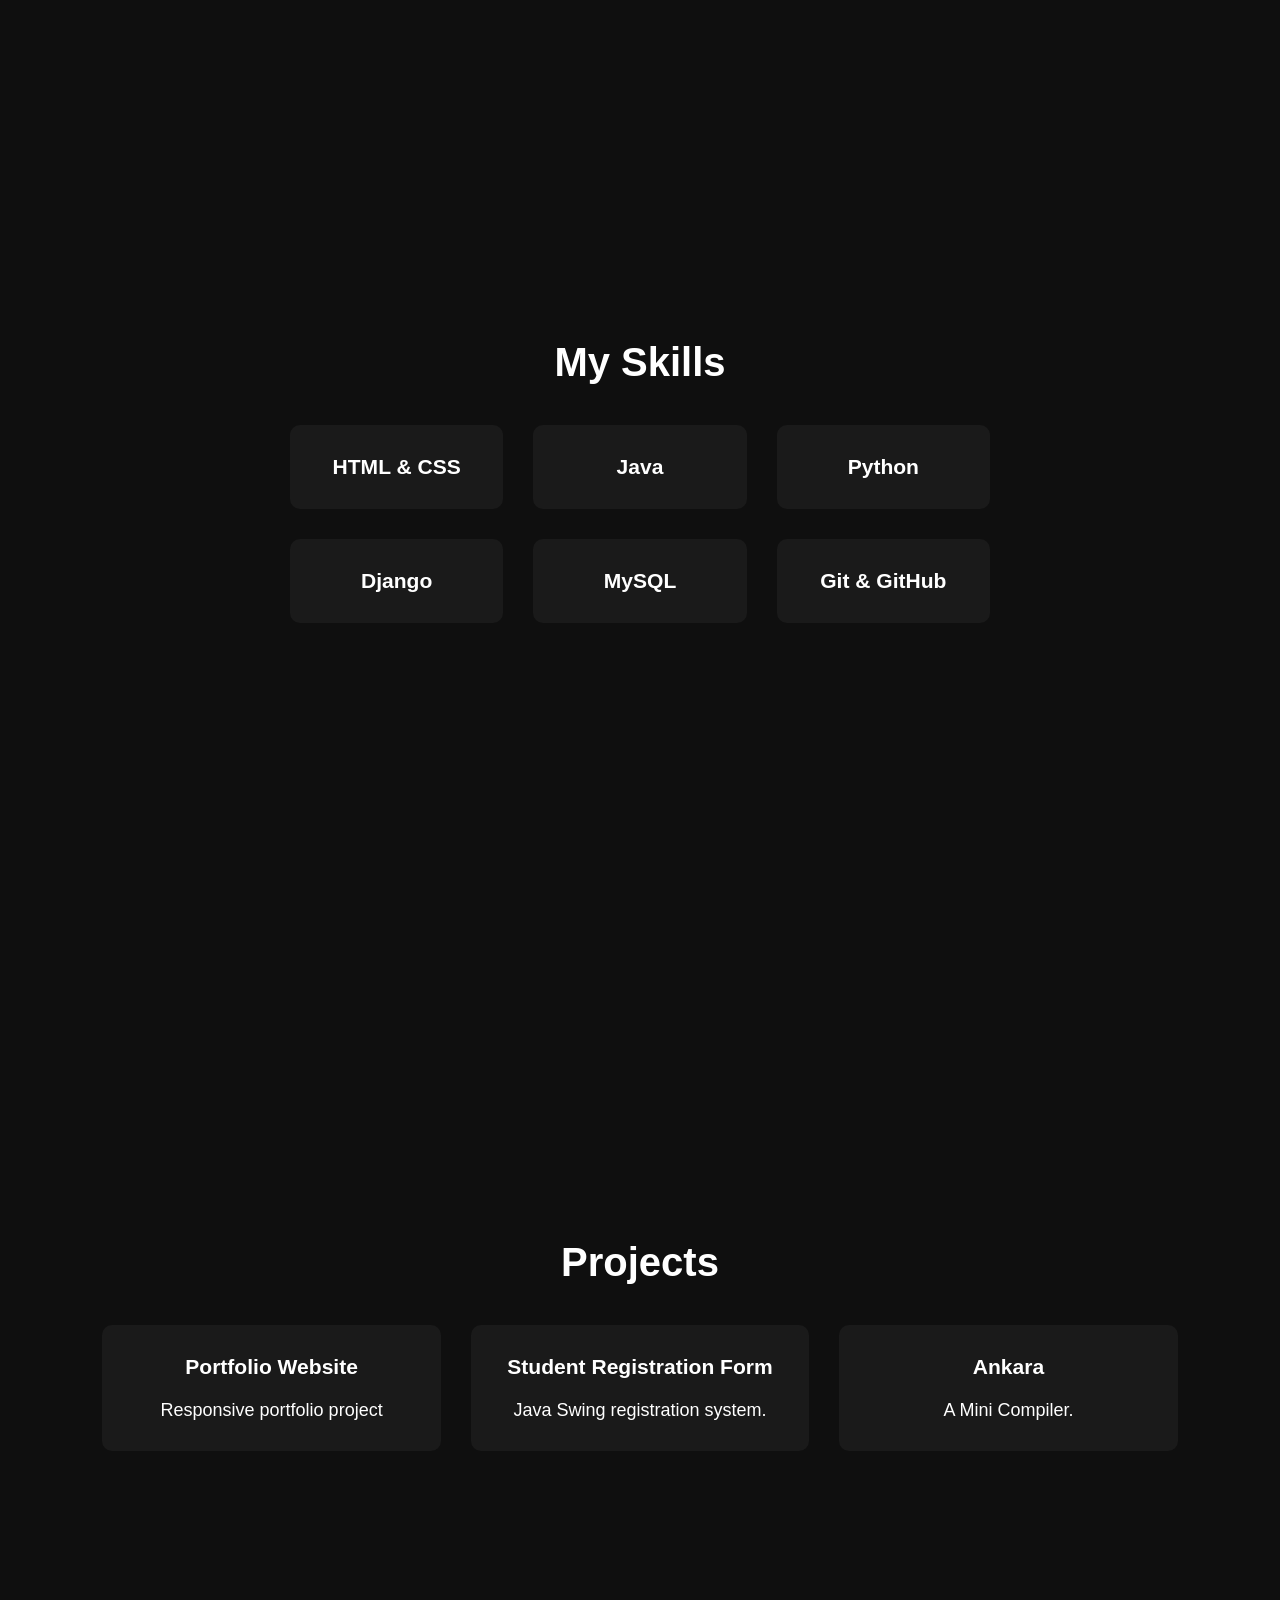
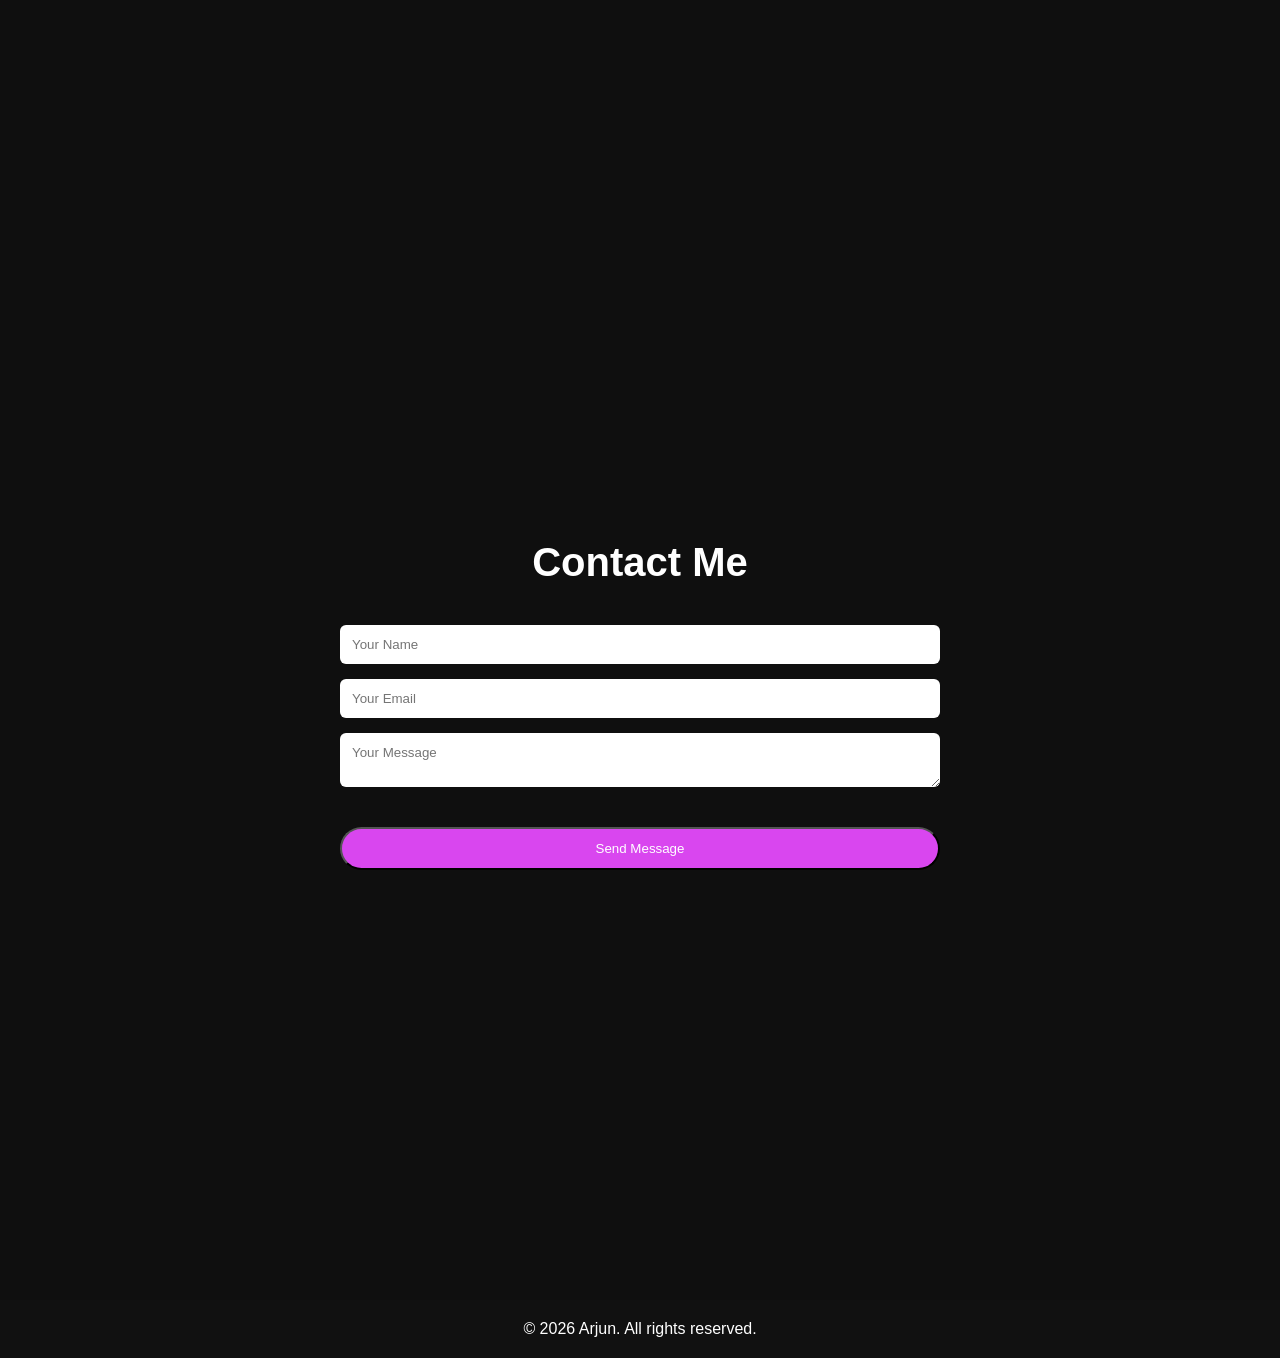
==== commit 1efe75cd: "photo update" ====
--- a/index.html
+++ b/index.html
@@ -82,7 +82,7 @@
 
 <div class="home-image">
 
-<img src="images/pic21.png">
+<img src="images/new2.png">
 
 </div>
 
--- a/style.css
+++ b/style.css
@@ -170,7 +170,7 @@
 /* IMAGE */
 
 .home-image img{
-width:430px;
+width:450px;
 border-radius:50%;
 box-shadow:0 0 40px #d946ef;
 }
